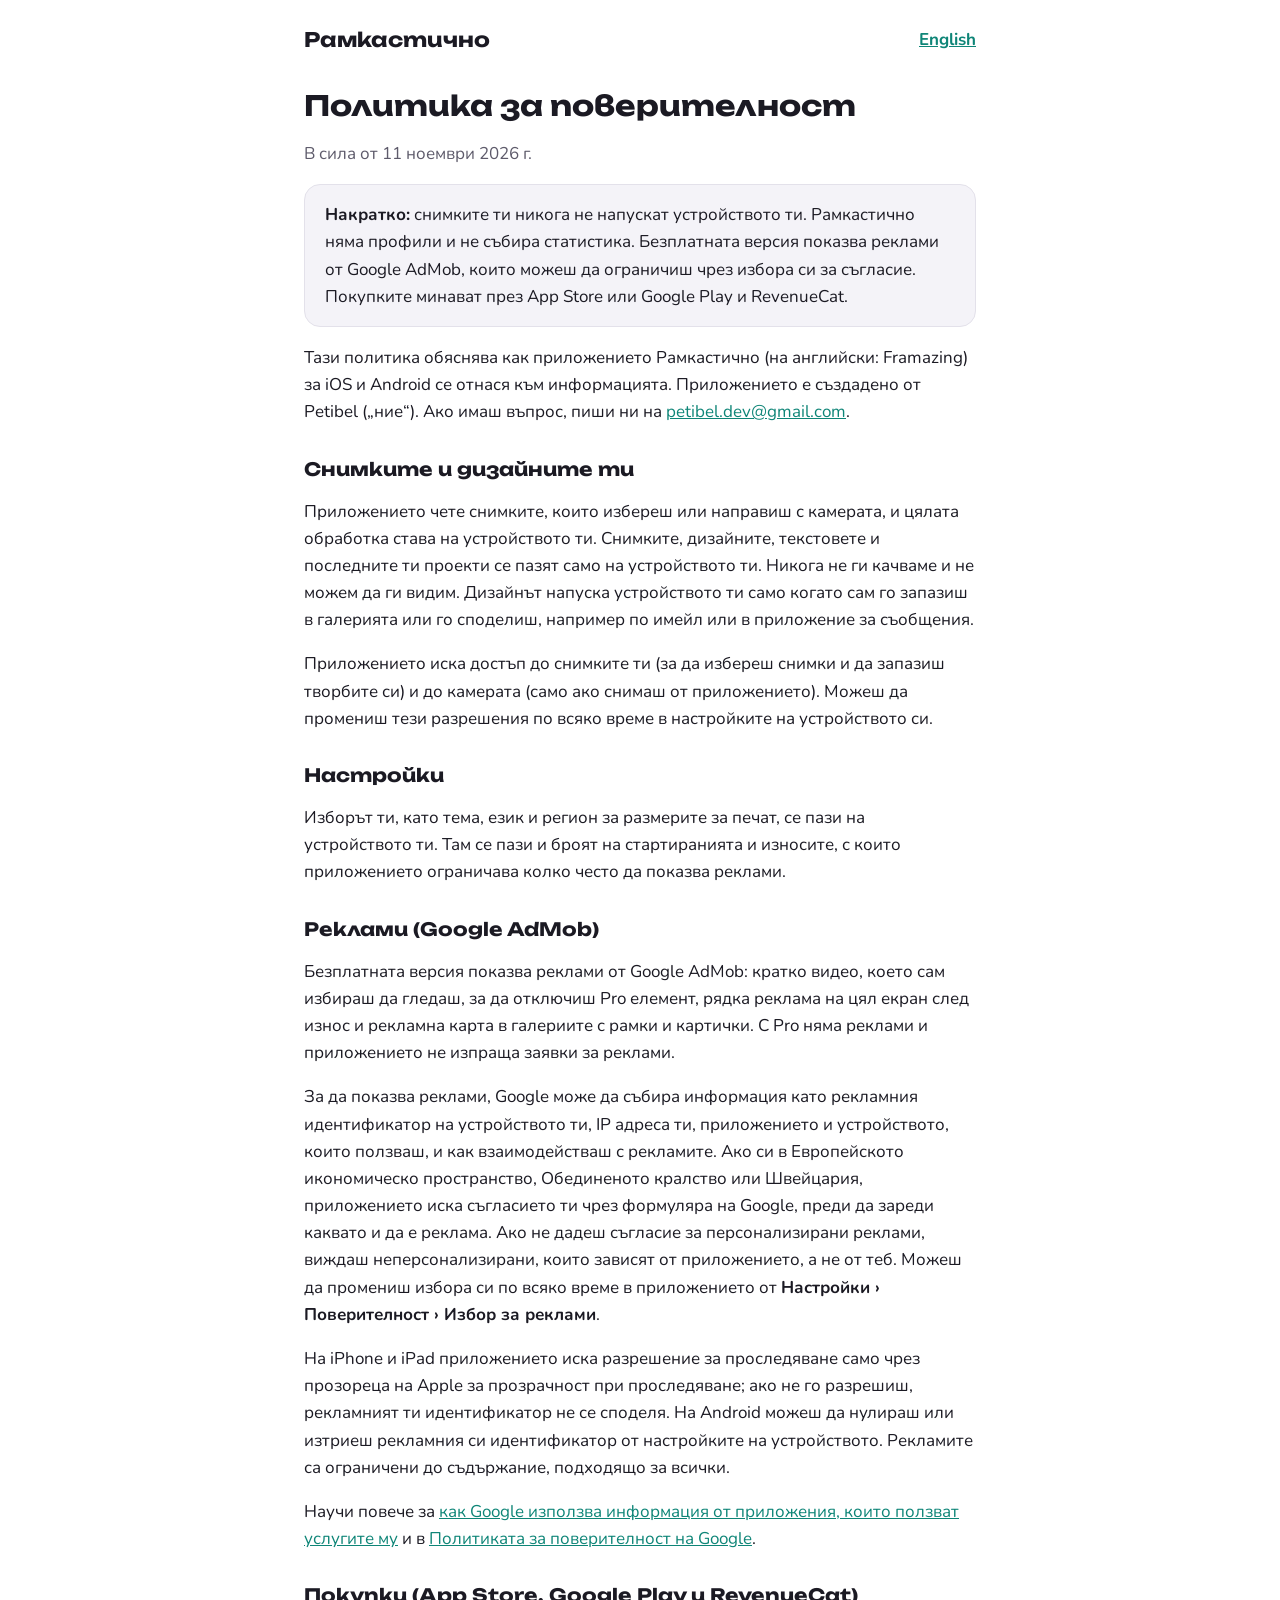
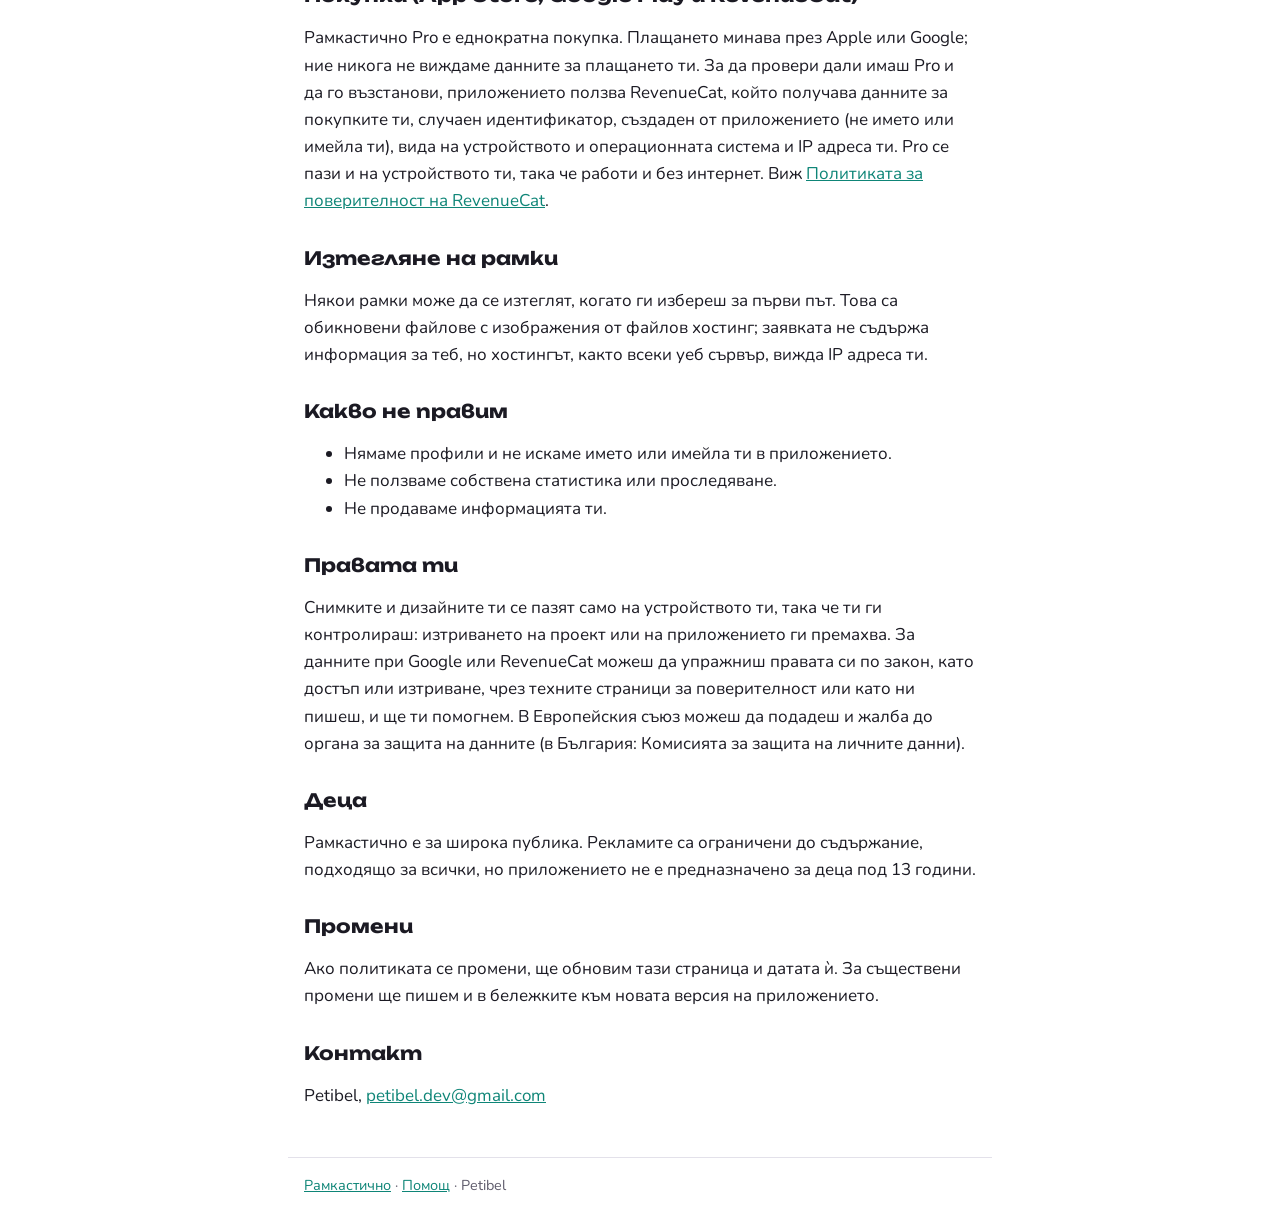
==== framazing/privacy/bg/index.html @ ff3769cd "Framazing privacy policy, support page and app-ads.txt Co-Authored-By: Claude Opus 5.5 <noreply@anth" ====
<!doctype html>
<html lang="bg">
  <head>
    <meta charset="utf-8" />
    <meta name="viewport" content="width=device-width, initial-scale=1" />
    <title>Рамкастично: поверителност</title>
    <meta name="description" content="Как приложението Рамкастично се грижи за данните ти: снимките ти остават на устройството ти." />
    <link rel="preconnect" href="https://fonts.googleapis.com" />
    <link rel="preconnect" href="https://fonts.gstatic.com" crossorigin />
    <link href="https://fonts.googleapis.com/css2?family=Nunito:wght@400;700&family=Unbounded:wght@700&display=swap" rel="stylesheet" />
    <link rel="stylesheet" href="/style.css" />
  </head>
  <body>
    <header>
      <a class="brand" href="/framazing/">Рамкастично</a>
      <a class="lang" href="/framazing/privacy/" hreflang="en" lang="en">English</a>
    </header>
    <main>
      <h1>Политика за поверителност</h1>
      <p class="muted">В сила от 11 ноември 2026 г.</p>

      <div class="card">
        <strong>Накратко:</strong> снимките ти никога не напускат устройството ти. Рамкастично
        няма профили и не събира статистика. Безплатната версия показва реклами от Google AdMob,
        които можеш да ограничиш чрез избора си за съгласие. Покупките минават през App Store
        или Google Play и RevenueCat.
      </div>

      <p>
        Тази политика обяснява как приложението Рамкастично (на английски: Framazing) за iOS и
        Android се отнася към информацията. Приложението е създадено от Petibel („ние“). Ако
        имаш въпрос, пиши ни на <a href="mailto:petibel.dev@gmail.com">petibel.dev@gmail.com</a>.
      </p>

      <h2>Снимките и дизайните ти</h2>
      <p>
        Приложението чете снимките, които избереш или направиш с камерата, и цялата обработка
        става на устройството ти. Снимките, дизайните, текстовете и последните ти проекти се
        пазят само на устройството ти. Никога не ги качваме и не можем да ги видим. Дизайнът
        напуска устройството ти само когато сам го запазиш в галерията или го споделиш,
        например по имейл или в приложение за съобщения.
      </p>
      <p>
        Приложението иска достъп до снимките ти (за да избереш снимки и да запазиш творбите си)
        и до камерата (само ако снимаш от приложението). Можеш да промениш тези разрешения по
        всяко време в настройките на устройството си.
      </p>

      <h2>Настройки</h2>
      <p>
        Изборът ти, като тема, език и регион за размерите за печат, се пази на устройството ти.
        Там се пази и броят на стартиранията и износите, с които приложението ограничава колко
        често да показва реклами.
      </p>

      <h2>Реклами (Google AdMob)</h2>
      <p>
        Безплатната версия показва реклами от Google AdMob: кратко видео, което сам избираш да
        гледаш, за да отключиш Pro елемент, рядка реклама на цял екран след износ и рекламна
        карта в галериите с рамки и картички. С Pro няма реклами и приложението не изпраща
        заявки за реклами.
      </p>
      <p>
        За да показва реклами, Google може да събира информация като рекламния идентификатор на
        устройството ти, IP адреса ти, приложението и устройството, които ползваш, и как
        взаимодействаш с рекламите. Ако си в Европейското икономическо пространство,
        Обединеното кралство или Швейцария, приложението иска съгласието ти чрез формуляра на
        Google, преди да зареди каквато и да е реклама. Ако не дадеш съгласие за персонализирани
        реклами, виждаш неперсонализирани, които зависят от приложението, а не от теб. Можеш да
        промениш избора си по всяко време в приложението от
        <strong>Настройки › Поверителност › Избор за реклами</strong>.
      </p>
      <p>
        На iPhone и iPad приложението иска разрешение за проследяване само чрез прозореца на
        Apple за прозрачност при проследяване; ако не го разрешиш, рекламният ти идентификатор
        не се споделя. На Android можеш да нулираш или изтриеш рекламния си идентификатор от
        настройките на устройството. Рекламите са ограничени до съдържание, подходящо за всички.
      </p>
      <p>
        Научи повече за
        <a href="https://policies.google.com/technologies/partner-sites?hl=bg">как Google използва информация от приложения, които ползват услугите му</a>
        и в <a href="https://policies.google.com/privacy?hl=bg">Политиката за поверителност на Google</a>.
      </p>

      <h2>Покупки (App Store, Google Play и RevenueCat)</h2>
      <p>
        Рамкастично Pro е еднократна покупка. Плащането минава през Apple или Google; ние никога
        не виждаме данните за плащането ти. За да провери дали имаш Pro и да го възстанови,
        приложението ползва RevenueCat, който получава данните за покупките ти, случаен
        идентификатор, създаден от приложението (не името или имейла ти), вида на устройството
        и операционната система и IP адреса ти. Pro се пази и на устройството ти, така че
        работи и без интернет. Виж
        <a href="https://www.revenuecat.com/privacy">Политиката за поверителност на RevenueCat</a>.
      </p>

      <h2>Изтегляне на рамки</h2>
      <p>
        Някои рамки може да се изтеглят, когато ги избереш за първи път. Това са обикновени
        файлове с изображения от файлов хостинг; заявката не съдържа информация за теб, но
        хостингът, както всеки уеб сървър, вижда IP адреса ти.
      </p>

      <h2>Какво не правим</h2>
      <ul>
        <li>Нямаме профили и не искаме името или имейла ти в приложението.</li>
        <li>Не ползваме собствена статистика или проследяване.</li>
        <li>Не продаваме информацията ти.</li>
      </ul>

      <h2>Правата ти</h2>
      <p>
        Снимките и дизайните ти се пазят само на устройството ти, така че ти ги контролираш:
        изтриването на проект или на приложението ги премахва. За данните при Google или
        RevenueCat можеш да упражниш правата си по закон, като достъп или изтриване, чрез техните
        страници за поверителност или като ни пишеш, и ще ти помогнем. В Европейския съюз можеш
        да подадеш и жалба до органа за защита на данните (в България: Комисията за защита на
        личните данни).
      </p>

      <h2>Деца</h2>
      <p>
        Рамкастично е за широка публика. Рекламите са ограничени до съдържание, подходящо за
        всички, но приложението не е предназначено за деца под 13 години.
      </p>

      <h2>Промени</h2>
      <p>
        Ако политиката се промени, ще обновим тази страница и датата ѝ. За съществени промени ще
        пишем и в бележките към новата версия на приложението.
      </p>

      <h2>Контакт</h2>
      <p>Petibel, <a href="mailto:petibel.dev@gmail.com">petibel.dev@gmail.com</a></p>
    </main>
    <footer>
      <a href="/framazing/">Рамкастично</a> · <a href="/framazing/support/bg/">Помощ</a> ·
      Petibel
    </footer>
  </body>
</html>
---- style.css ----
:root {
  --accent: #0e8577;
  --background: #ffffff;
  --surface: #f4f3f8;
  --border: #e3e1ea;
  --text: #1b1a23;
  --text-secondary: #5e5b6b;
  color-scheme: light dark;
}

@media (prefers-color-scheme: dark) {
  :root {
    --accent: #3fd1be;
    --background: #14131a;
    --surface: #24232e;
    --border: #363544;
    --text: #f4f3f8;
    --text-secondary: #b3b0c2;
  }
}

* {
  box-sizing: border-box;
}

body {
  margin: 0;
  background: var(--background);
  color: var(--text);
  font-family: 'Nunito', system-ui, -apple-system, 'Segoe UI', Roboto, sans-serif;
  font-size: 17px;
  line-height: 1.6;
}

main,
header,
footer {
  max-width: 44rem;
  margin: 0 auto;
  padding: 0 16px;
}

header {
  display: flex;
  align-items: center;
  justify-content: space-between;
  gap: 16px;
  padding-top: 24px;
  padding-bottom: 8px;
}

.brand {
  font-family: 'Unbounded', system-ui, sans-serif;
  font-weight: 700;
  font-size: 1.25rem;
  color: var(--text);
  text-decoration: none;
}

.lang {
  font-weight: 700;
}

h1,
h2 {
  font-family: 'Unbounded', system-ui, sans-serif;
  line-height: 1.25;
}

h1 {
  font-size: 1.75rem;
  margin: 24px 0 8px;
}

h2 {
  font-size: 1.15rem;
  margin: 32px 0 8px;
}

a {
  color: var(--accent);
}

.muted {
  color: var(--text-secondary);
}

.card {
  background: var(--surface);
  border: 1px solid var(--border);
  border-radius: 16px;
  padding: 16px 20px;
  margin: 16px 0;
}

.links {
  display: flex;
  flex-wrap: wrap;
  gap: 12px;
  padding: 0;
  list-style: none;
}

.links a {
  display: inline-block;
  padding: 10px 18px;
  border-radius: 999px;
  border: 1px solid var(--border);
  background: var(--surface);
  font-weight: 700;
  text-decoration: none;
}

details {
  border-bottom: 1px solid var(--border);
  padding: 12px 0;
}

summary {
  cursor: pointer;
  font-weight: 700;
}

footer {
  margin-top: 48px;
  padding-top: 16px;
  padding-bottom: 32px;
  border-top: 1px solid var(--border);
  color: var(--text-secondary);
  font-size: 0.9rem;
}
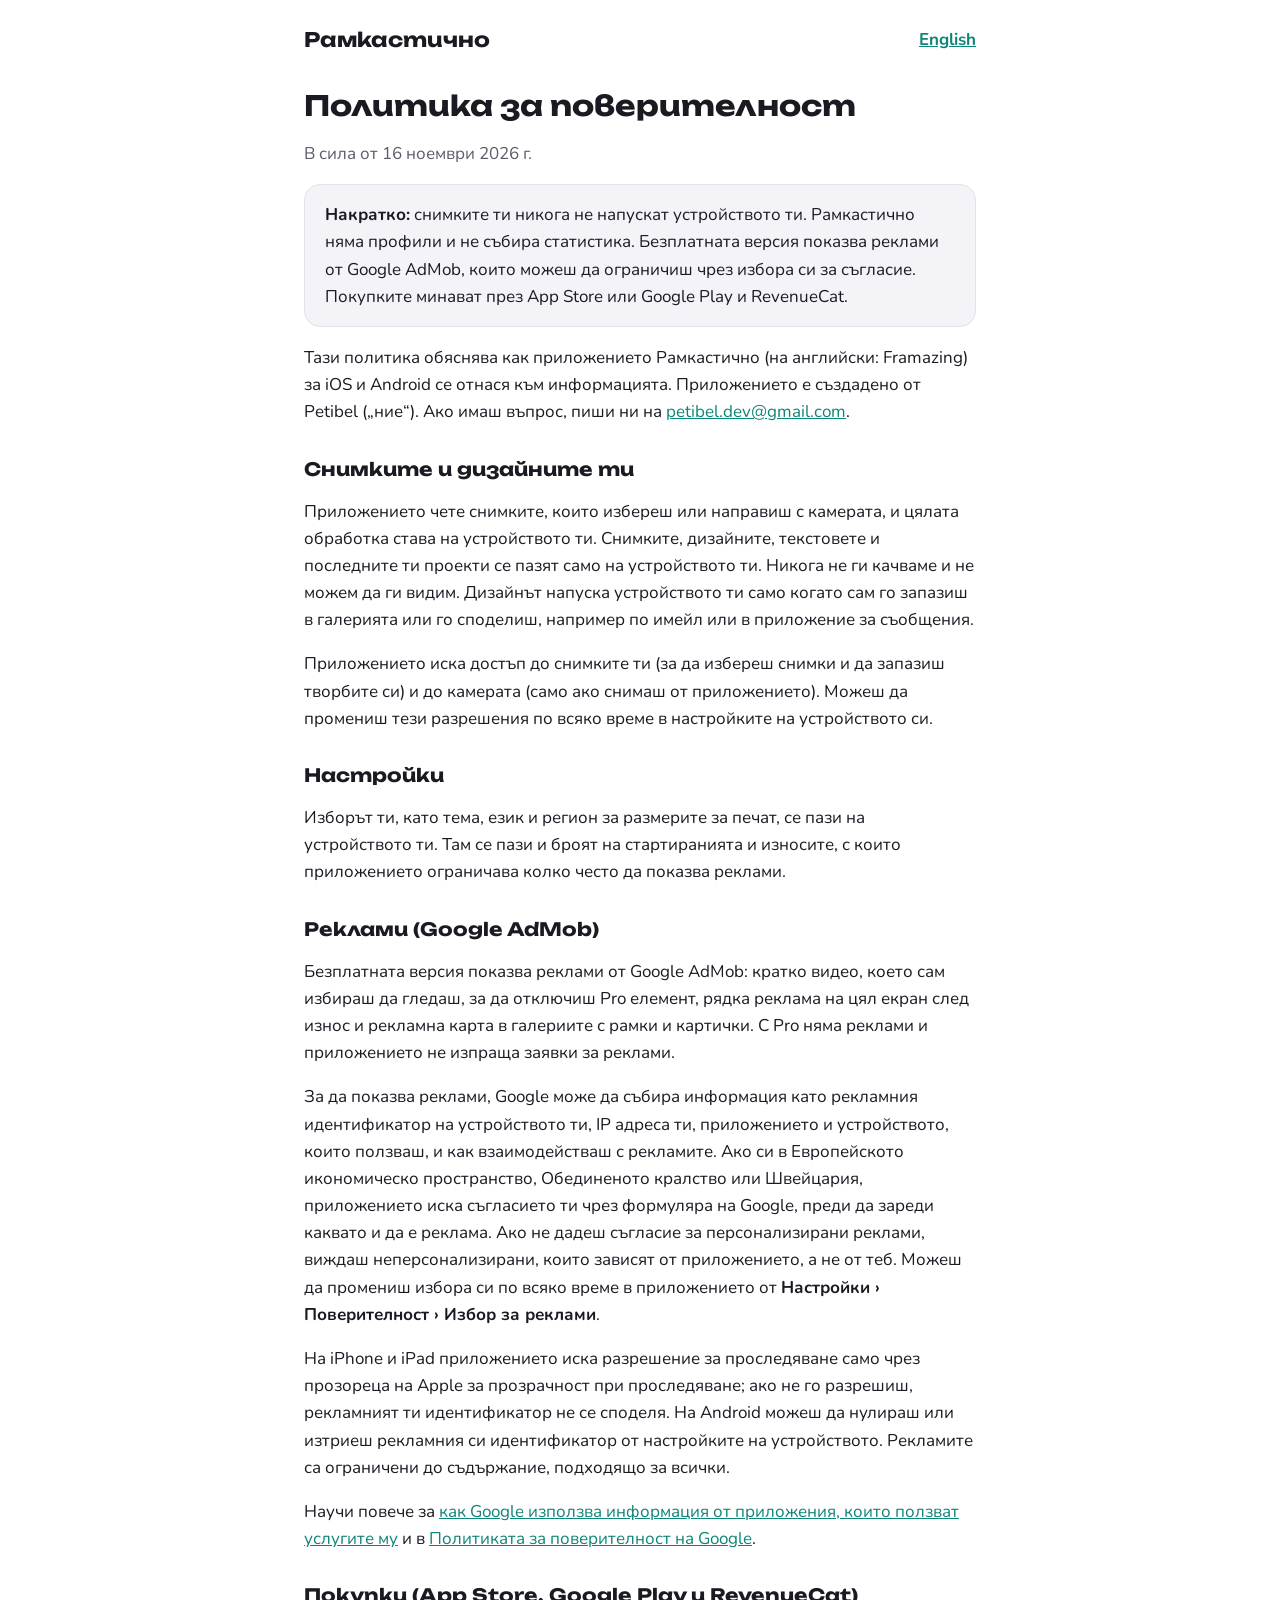
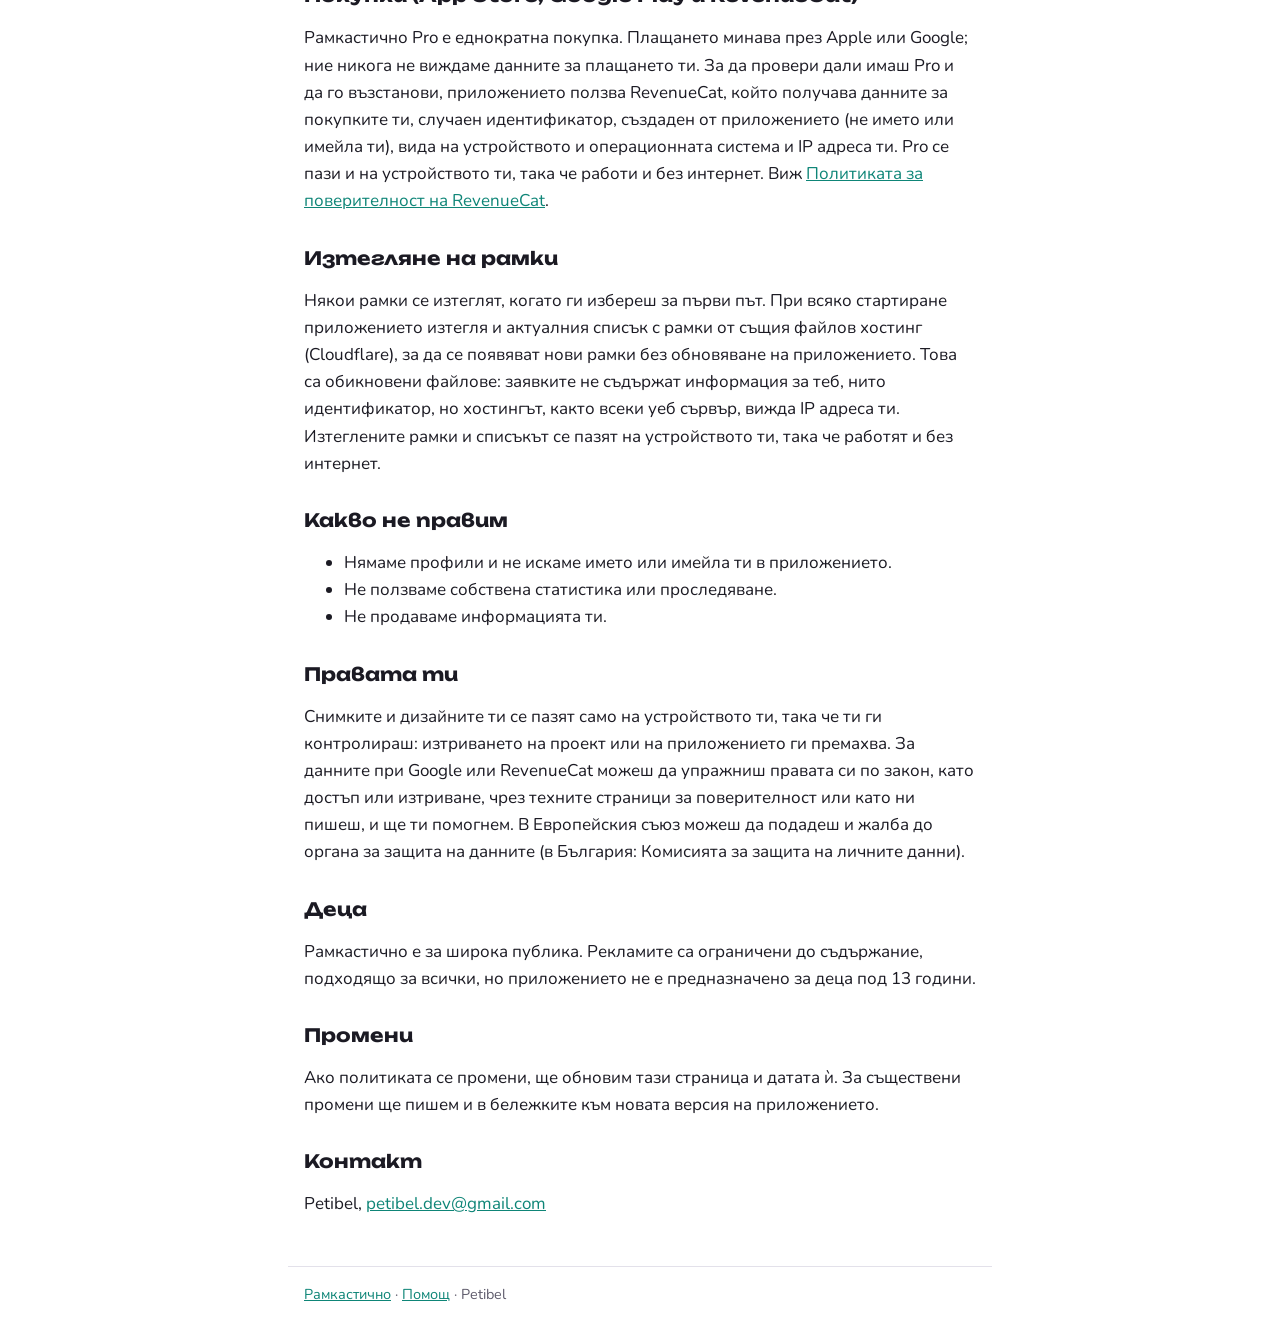
==== commit fd80ce13: "Framazing privacy: the frame list fetched at each launch Co-Authored-By: Claude Opus 5.5 <noreply@an" ====
--- a/framazing/privacy/bg/index.html
+++ b/framazing/privacy/bg/index.html
@@ -17,7 +17,7 @@
     </header>
     <main>
       <h1>Политика за поверителност</h1>
-      <p class="muted">В сила от 11 ноември 2026 г.</p>
+      <p class="muted">В сила от 16 ноември 2026 г.</p>
 
       <div class="card">
         <strong>Накратко:</strong> снимките ти никога не напускат устройството ти. Рамкастично
@@ -95,9 +95,12 @@
 
       <h2>Изтегляне на рамки</h2>
       <p>
-        Някои рамки може да се изтеглят, когато ги избереш за първи път. Това са обикновени
-        файлове с изображения от файлов хостинг; заявката не съдържа информация за теб, но
-        хостингът, както всеки уеб сървър, вижда IP адреса ти.
+        Някои рамки се изтеглят, когато ги избереш за първи път. При всяко стартиране
+        приложението изтегля и актуалния списък с рамки от същия файлов хостинг (Cloudflare), за
+        да се появяват нови рамки без обновяване на приложението. Това са обикновени файлове:
+        заявките не съдържат информация за теб, нито идентификатор, но хостингът, както всеки
+        уеб сървър, вижда IP адреса ти. Изтеглените рамки и списъкът се пазят на устройството
+        ти, така че работят и без интернет.
       </p>
 
       <h2>Какво не правим</h2>
